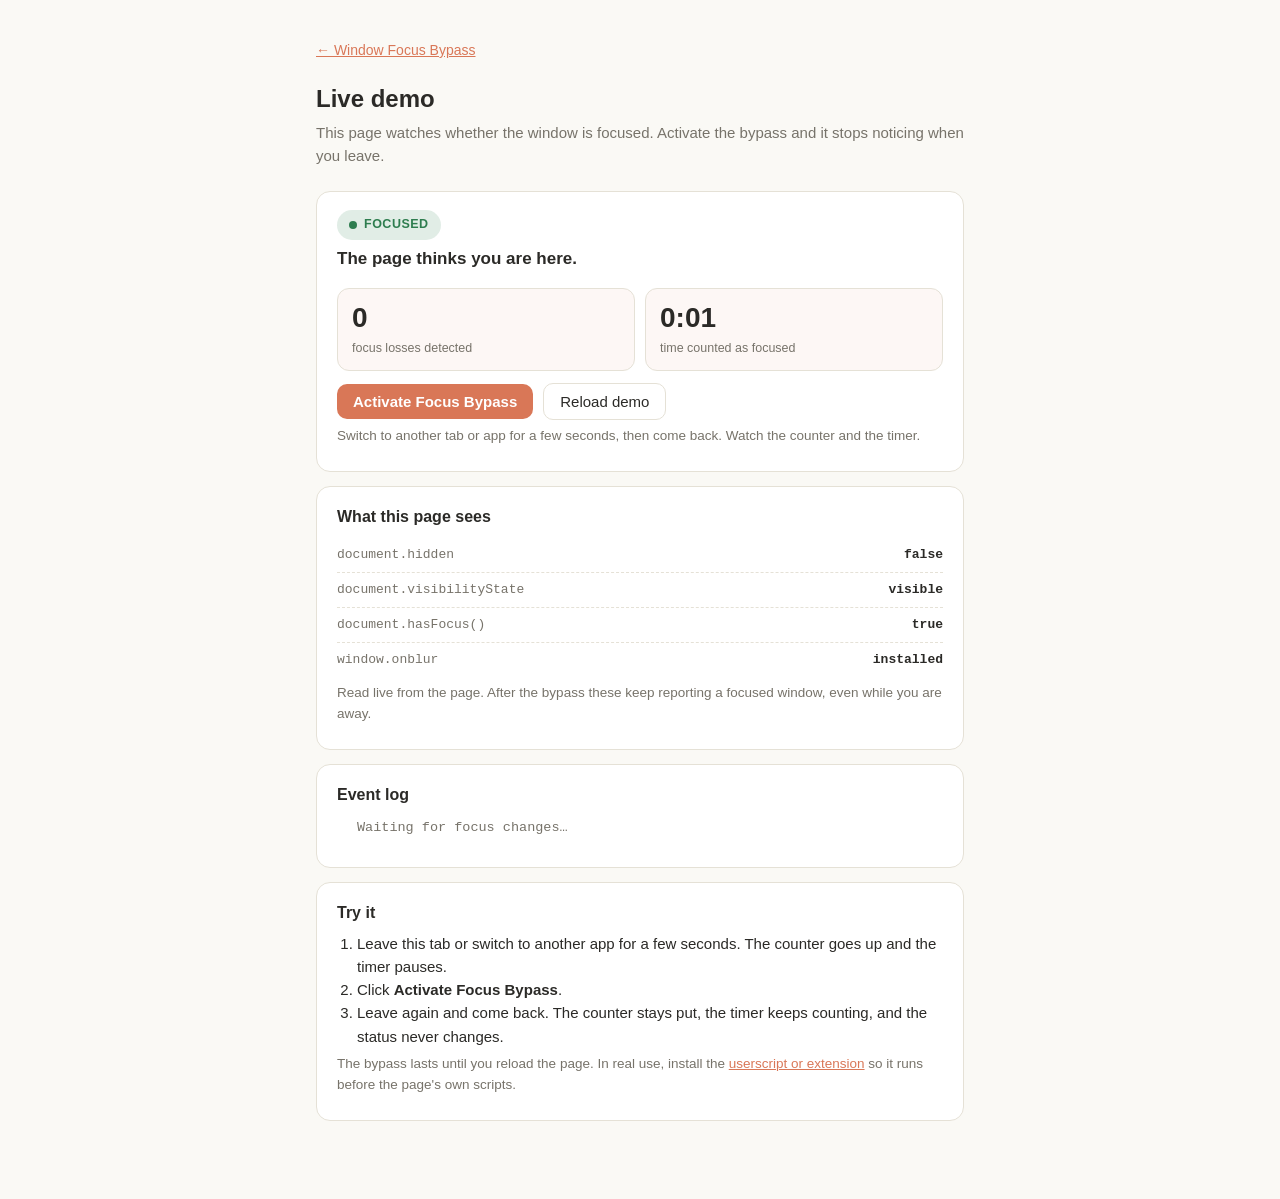
==== demo.html @ 8121683a "Add live focus demo page and link it from the install page" ====
<!doctype html>
<html lang="en">
<head>
<meta charset="utf-8">
<meta name="viewport" content="width=device-width, initial-scale=1">
<title>Live demo — Window Focus Bypass</title>
<style>
  :root { color-scheme: light dark; --accent: #D97757; --bg: #FAF9F5; --card: #fff; --text: #2B2A27; --muted: #77736A; --border: #E5E1D6; --good: #2E7D4F; --bad: #B3402A; --warn: #9A6B1F; }
  @media (prefers-color-scheme: dark) { :root { --bg: #1C1B19; --card: #262523; --text: #ECE9E2; --muted: #A29D93; --border: #3A3834; --accent: #E08A6D; --good: #7FD3A2; --bad: #F0A08C; --warn: #E2BD7A; } }
  * { box-sizing: border-box; }
  body { margin: 0; background: var(--bg); color: var(--text); font: 15px/1.55 -apple-system, BlinkMacSystemFont, "Segoe UI", Roboto, sans-serif; }
  main { max-width: 680px; margin: 0 auto; padding: 40px 16px 64px; }
  h1 { font-size: 24px; margin: 0 0 4px; }
  .back { margin: 0 0 18px; font-size: 14px; }
  .lead { color: var(--muted); margin: 0 0 24px; }
  a { color: var(--accent); }
  a.btn { color: #fff; }
  .card { background: var(--card); border: 1px solid var(--border); border-radius: 14px; padding: 18px 20px; margin-bottom: 14px; }
  .card h2 { font-size: 16px; margin: 0 0 6px; display: flex; gap: 8px; align-items: center; }
  .tag { font-size: 11.5px; font-weight: 600; border-radius: 999px; padding: 1px 8px; background: color-mix(in srgb, var(--accent) 18%, transparent); color: var(--accent); }
  .card p, .card ol { margin: 6px 0; }
  .card ol { padding-left: 20px; }
  .btn { display: inline-block; background: var(--accent); color: #fff; font-weight: 650; text-decoration: none; border: none; border-radius: 10px; padding: 9px 16px; font-size: 15px; cursor: pointer; }
  .btn.ghost { background: transparent; color: var(--text); border: 1px solid var(--border); font-weight: 500; }
  .btn:disabled { opacity: .55; cursor: default; }
  .row { display: flex; gap: 10px; flex-wrap: wrap; align-items: center; margin-top: 12px; }
  .muted { color: var(--muted); font-size: 13.5px; }
  .status-row { display: flex; gap: 10px; align-items: center; justify-content: space-between; flex-wrap: wrap; }
  .pill { display: inline-flex; align-items: center; gap: 7px; font-size: 12.5px; font-weight: 700; letter-spacing: .04em; padding: 5px 12px; border-radius: 999px; background: color-mix(in srgb, var(--good) 14%, transparent); color: var(--good); }
  .pill .dot { width: 8px; height: 8px; border-radius: 50%; background: currentColor; }
  .pill.off { background: color-mix(in srgb, var(--bad) 14%, transparent); color: var(--bad); }
  .status-line { font-size: 17px; font-weight: 600; margin: 12px 0 0; }
  .stats { display: grid; grid-template-columns: 1fr 1fr; gap: 10px; margin-top: 16px; }
  .stat { background: color-mix(in srgb, var(--accent) 6%, transparent); border: 1px solid var(--border); border-radius: 12px; padding: 12px 14px; }
  .stat .num { display: block; font-size: 28px; font-weight: 700; line-height: 1.2; font-variant-numeric: tabular-nums; }
  .stat .label { color: var(--muted); font-size: 12.5px; }
  .values { margin: 8px 0 4px; display: grid; gap: 0; }
  .values > div { display: flex; justify-content: space-between; gap: 12px; border-bottom: 1px dashed var(--border); padding: 7px 0; }
  .values > div:last-child { border-bottom: 0; }
  .values dt { color: var(--muted); font-family: ui-monospace, Menlo, monospace; font-size: 13px; }
  .values dd { margin: 0; font-family: ui-monospace, Menlo, monospace; font-size: 13px; font-weight: 600; }
  .log { list-style: none; margin: 8px 0 0; padding: 0; max-height: 220px; overflow: auto; font-family: ui-monospace, Menlo, monospace; font-size: 12.5px; }
  .log li { display: flex; gap: 10px; padding: 4px 0; border-bottom: 1px dashed var(--border); }
  .log li:last-child { border-bottom: 0; }
  .log .t { color: var(--muted); flex: none; }
  .log li.bad { color: var(--bad); }
  .log li.good { color: var(--good); }
  .log li.warn { color: var(--warn); }
</style>
</head>
<body>
<main>
  <p class="back"><a href="index.html">← Window Focus Bypass</a></p>
  <h1>Live demo</h1>
  <p class="lead">This page watches whether the window is focused. Activate the bypass and it stops noticing when you leave.</p>

  <section class="card">
    <div class="status-row">
      <span class="pill" id="pill"><span class="dot"></span><span id="pill-text">FOCUSED</span></span>
      <span class="tag" id="bypass-badge" hidden>bypass active</span>
    </div>
    <p class="status-line" id="status-line">The page thinks you are here.</p>
    <div class="stats">
      <div class="stat"><span class="num" id="losses">0</span><span class="label">focus losses detected</span></div>
      <div class="stat"><span class="num" id="timer">0:00</span><span class="label">time counted as focused</span></div>
    </div>
    <div class="row">
      <button class="btn" id="activate">Activate Focus Bypass</button>
      <button class="btn ghost" id="reload">Reload demo</button>
    </div>
    <p class="muted" id="hint">Switch to another tab or app for a few seconds, then come back. Watch the counter and the timer.</p>
  </section>

  <section class="card">
    <h2>What this page sees</h2>
    <dl class="values">
      <div><dt>document.hidden</dt><dd id="v-hidden">false</dd></div>
      <div><dt>document.visibilityState</dt><dd id="v-visibility">visible</dd></div>
      <div><dt>document.hasFocus()</dt><dd id="v-focus">true</dd></div>
      <div><dt>window.onblur</dt><dd id="v-handler">installed</dd></div>
    </dl>
    <p class="muted">Read live from the page. After the bypass these keep reporting a focused window, even while you are away.</p>
  </section>

  <section class="card">
    <h2>Event log</h2>
    <ol class="log" id="log"><li class="muted empty">Waiting for focus changes…</li></ol>
  </section>

  <section class="card">
    <h2>Try it</h2>
    <ol>
      <li>Leave this tab or switch to another app for a few seconds. The counter goes up and the timer pauses.</li>
      <li>Click <b>Activate Focus Bypass</b>.</li>
      <li>Leave again and come back. The counter stays put, the timer keeps counting, and the status never changes.</li>
    </ol>
    <p class="muted">The bypass lasts until you reload the page. In real use, install the <a href="index.html">userscript or extension</a> so it runs before the page's own scripts.</p>
  </section>
</main>

<script type="text/plain" id="bypass-src">(() => {
  const FLAG = Symbol.for('windowFocusBypass');
  if (window[FLAG]) return;
  Object.defineProperty(window, FLAG, { value: true });

  const getter = (proto, prop, value) => {
    try {
      Object.defineProperty(proto, prop, { configurable: true, enumerable: true, get: () => value });
    } catch {
      /* not configurable on this page */
    }
  };
  getter(Document.prototype, 'hidden', false);
  getter(Document.prototype, 'webkitHidden', false);
  getter(Document.prototype, 'visibilityState', 'visible');
  getter(Document.prototype, 'webkitVisibilityState', 'visible');

  const realHasFocus = Document.prototype.hasFocus;
  try {
    Document.prototype.hasFocus = function hasFocus() {
      return true;
    };
  } catch {
    /* ignore */
  }

  const isPageLevel = (t) => t === window || t === document || t === document.documentElement || t === document.body;
  // Element blur/focusout is swallowed only when the whole window lost focus,
  // so moving between fields on the page keeps working.
  const windowLostFocus = () => {
    try {
      return !realHasFocus.call(document);
    } catch {
      return false;
    }
  };

  const stop = (e) => {
    if (isPageLevel(e.target) || windowLostFocus()) e.stopImmediatePropagation();
  };
  for (const type of ['blur', 'focusout']) window.addEventListener(type, stop, true);

  const stopVisibility = (e) => e.stopImmediatePropagation();
  for (const type of ['visibilitychange', 'webkitvisibilitychange']) window.addEventListener(type, stopVisibility, true);

  const stopLeave = (e) => {
    if (!e.relatedTarget && isPageLevel(e.target)) e.stopImmediatePropagation();
  };
  for (const type of ['mouseleave', 'mouseout', 'pointerleave', 'pointerout']) window.addEventListener(type, stopLeave, true);

  // Inline handlers (window.onblur = …, document.onvisibilitychange = …): drop any already set
  // and ignore new ones, so even a late injection silences them.
  const muteHandler = (obj, prop) => {
    try {
      obj[prop] = null;
      Object.defineProperty(obj, prop, { configurable: true, get: () => null, set: () => {} });
    } catch {
      /* ignore */
    }
  };
  for (const prop of ['onblur', 'onfocusout', 'onvisibilitychange', 'onmouseleave', 'onmouseout']) {
    muteHandler(window, prop);
    muteHandler(document, prop);
  }
  if (document.readyState !== 'loading') console.info('Window Focus Bypass: focus changes are now hidden from this page.');
})();</script>
<script>
(() => {
  'use strict';

  const $ = (id) => document.getElementById(id);
  const pill = $('pill');
  const pillText = $('pill-text');
  const statusLine = $('status-line');
  const lossesEl = $('losses');
  const timerEl = $('timer');
  const logEl = $('log');
  const activateBtn = $('activate');
  const reloadBtn = $('reload');
  const hint = $('hint');
  const badge = $('bypass-badge');
  const bypassSrc = $('bypass-src');

  let believed = perceived();
  let losses = 0;
  let focusedMs = 0;
  let focusedSince = believed ? performance.now() : 0;
  let bypassed = false;

  function perceived() {
    try {
      return !document.hidden && document.hasFocus();
    } catch {
      return true;
    }
  }

  function pad(n) {
    return n < 10 ? '0' + n : String(n);
  }

  function clock() {
    const d = new Date();
    return pad(d.getHours()) + ':' + pad(d.getMinutes()) + ':' + pad(d.getSeconds());
  }

  function format(ms) {
    const total = Math.floor(ms / 1000);
    return Math.floor(total / 60) + ':' + pad(total % 60);
  }

  function log(text, kind) {
    const empty = logEl.querySelector('.empty');
    if (empty) empty.remove();
    const li = document.createElement('li');
    if (kind) li.className = kind;
    const t = document.createElement('span');
    t.className = 't';
    t.textContent = clock();
    const msg = document.createElement('span');
    msg.textContent = text;
    li.appendChild(t);
    li.appendChild(msg);
    logEl.prepend(li);
    while (logEl.children.length > 12) logEl.lastElementChild.remove();
  }

  function render() {
    let hidden = false;
    let visibility = 'visible';
    let hasFocus = true;
    try { hidden = document.hidden; } catch {}
    try { visibility = document.visibilityState; } catch {}
    try { hasFocus = document.hasFocus(); } catch {}

    $('v-hidden').textContent = String(hidden);
    $('v-visibility').textContent = String(visibility);
    $('v-focus').textContent = String(hasFocus);
    $('v-handler').textContent = window.onblur ? 'installed' : 'muted';

    pill.classList.toggle('off', !believed);
    pillText.textContent = believed ? 'FOCUSED' : 'NOT FOCUSED';
    statusLine.textContent = believed
      ? 'The page thinks you are here.'
      : 'The page noticed that you left.';

    lossesEl.textContent = String(losses);
    const total = focusedMs + (believed ? performance.now() - focusedSince : 0);
    timerEl.textContent = format(total);
  }

  function setBelieved(next, source) {
    if (next === believed) return;
    const now = performance.now();
    if (believed) {
      focusedMs += now - focusedSince;
    } else {
      focusedSince = now;
    }
    believed = next;
    if (!next) {
      losses += 1;
      log('focus lost (' + source + ')', 'bad');
    } else {
      log('focus back (' + source + ')', 'good');
    }
    render();
  }

  window.onblur = () => setBelieved(false, 'blur');
  window.onfocus = () => setBelieved(true, 'focus');
  document.onvisibilitychange = () => setBelieved(
    !document.hidden && document.hasFocus(),
    'visibilitychange: ' + document.visibilityState
  );
  document.onmouseout = (e) => {
    if (!e.relatedTarget) log('mouse left the page', 'warn');
  };

  setInterval(() => {
    setBelieved(perceived(), 'poll');
    render();
  }, 250);

  activateBtn.addEventListener('click', () => {
    if (bypassed) return;
    try {
      (0, eval)(bypassSrc.textContent);
    } catch (err) {
      log('could not activate: ' + err.message, 'bad');
      return;
    }
    bypassed = true;
    activateBtn.disabled = true;
    activateBtn.textContent = 'Bypass active';
    badge.hidden = false;
    hint.textContent = 'Now switch to another tab or app for a few seconds, then come back. The page will not notice.';
    setBelieved(true, 'bypass');
    log('bypass activated — focus changes are hidden', 'good');
    render();
  });

  reloadBtn.addEventListener('click', () => location.reload());
  render();
})();
</script>
</body>
</html>
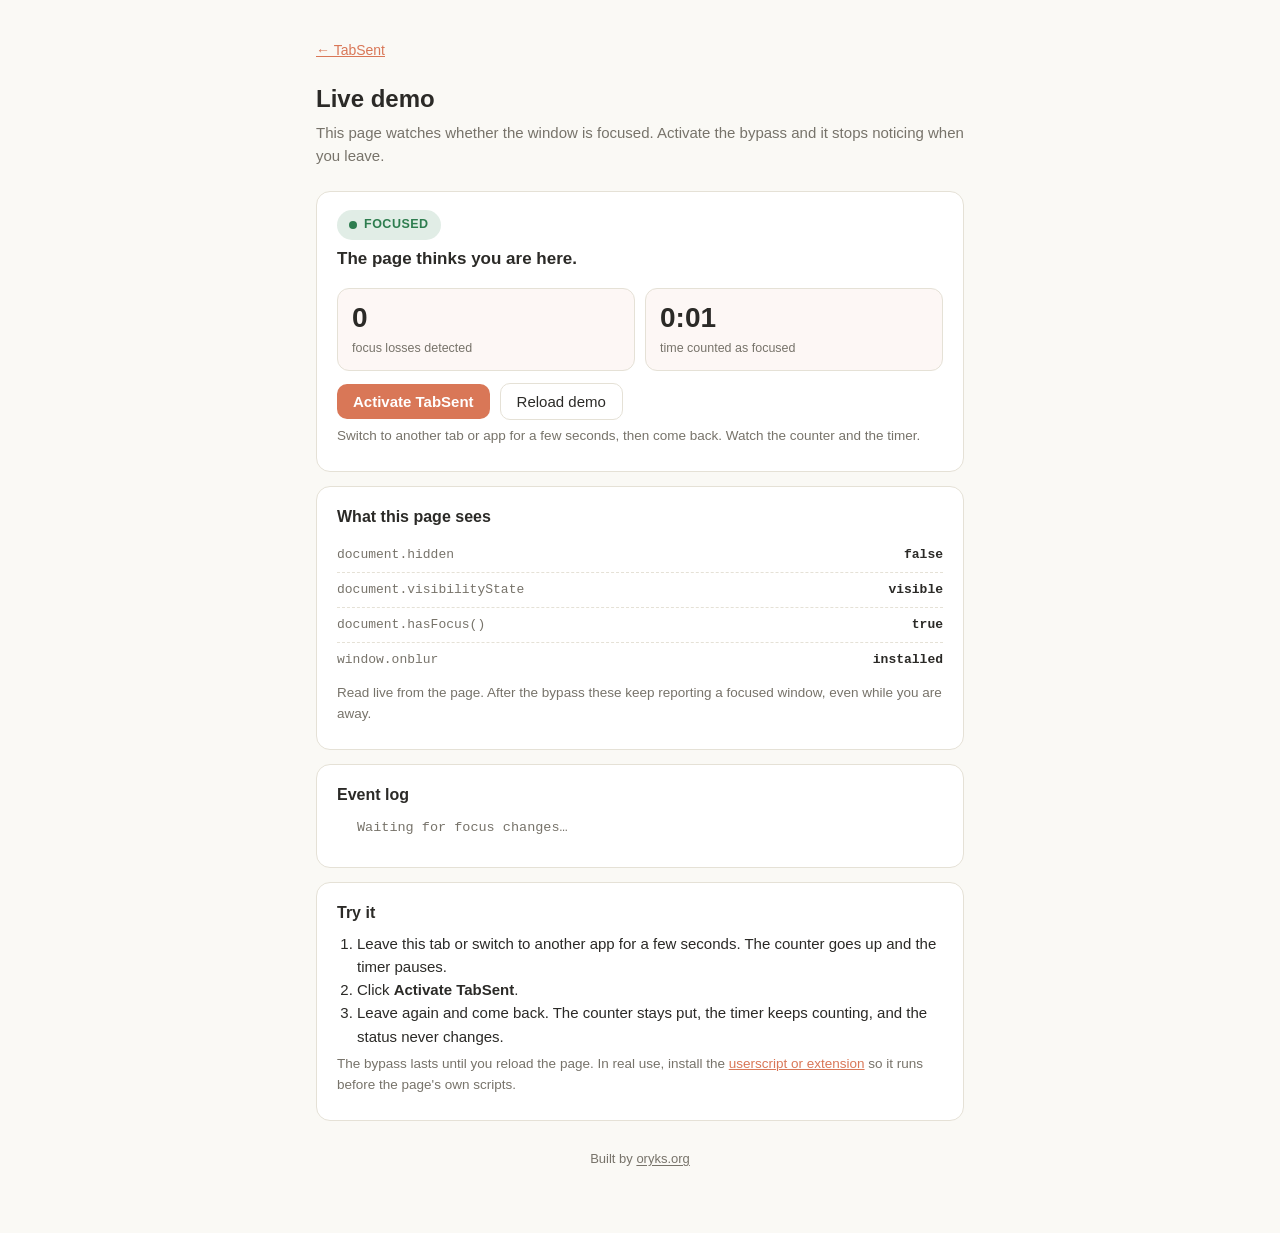
==== commit ad11adf5: "Rename to TabSent, add OG image and oryks.org credit" ====
--- a/demo.html
+++ b/demo.html
@@ -3,7 +3,21 @@
 <head>
 <meta charset="utf-8">
 <meta name="viewport" content="width=device-width, initial-scale=1">
-<title>Live demo — Window Focus Bypass</title>
+<title>Live demo — TabSent</title>
+<meta name="description" content="Watch a page notice when you switch away, then turn TabSent on and it stops.">
+<meta name="theme-color" content="#D97757">
+<meta property="og:type" content="website">
+<meta property="og:site_name" content="TabSent">
+<meta property="og:title" content="TabSent live demo — a page that watches focus">
+<meta property="og:description" content="Watch a page notice when you switch away, then turn TabSent on and it stops.">
+<meta property="og:image" content="https://raw.githubusercontent.com/asisamko/tabsent/main/og-image.png">
+<meta property="og:image:width" content="1200">
+<meta property="og:image:height" content="630">
+<meta property="og:image:alt" content="TabSent — keep any page focused">
+<meta name="twitter:card" content="summary_large_image">
+<meta name="twitter:title" content="TabSent live demo — a page that watches focus">
+<meta name="twitter:description" content="Watch a page notice when you switch away, then turn TabSent on and it stops.">
+<meta name="twitter:image" content="https://raw.githubusercontent.com/asisamko/tabsent/main/og-image.png">
 <style>
   :root { color-scheme: light dark; --accent: #D97757; --bg: #FAF9F5; --card: #fff; --text: #2B2A27; --muted: #77736A; --border: #E5E1D6; --good: #2E7D4F; --bad: #B3402A; --warn: #9A6B1F; }
   @media (prefers-color-scheme: dark) { :root { --bg: #1C1B19; --card: #262523; --text: #ECE9E2; --muted: #A29D93; --border: #3A3834; --accent: #E08A6D; --good: #7FD3A2; --bad: #F0A08C; --warn: #E2BD7A; } }
@@ -46,11 +60,14 @@
   .log li.bad { color: var(--bad); }
   .log li.good { color: var(--good); }
   .log li.warn { color: var(--warn); }
+  .credit { text-align: center; color: var(--muted); font-size: 13px; margin: 28px 0 0; }
+  .credit a { color: var(--muted); text-decoration: underline; text-underline-offset: 2px; }
+  .credit a:hover { color: var(--accent); }
 </style>
 </head>
 <body>
 <main>
-  <p class="back"><a href="index.html">← Window Focus Bypass</a></p>
+  <p class="back"><a href="index.html">← TabSent</a></p>
   <h1>Live demo</h1>
   <p class="lead">This page watches whether the window is focused. Activate the bypass and it stops noticing when you leave.</p>
 
@@ -65,7 +82,7 @@
       <div class="stat"><span class="num" id="timer">0:00</span><span class="label">time counted as focused</span></div>
     </div>
     <div class="row">
-      <button class="btn" id="activate">Activate Focus Bypass</button>
+      <button class="btn" id="activate">Activate TabSent</button>
       <button class="btn ghost" id="reload">Reload demo</button>
     </div>
     <p class="muted" id="hint">Switch to another tab or app for a few seconds, then come back. Watch the counter and the timer.</p>
@@ -91,15 +108,16 @@
     <h2>Try it</h2>
     <ol>
       <li>Leave this tab or switch to another app for a few seconds. The counter goes up and the timer pauses.</li>
-      <li>Click <b>Activate Focus Bypass</b>.</li>
+      <li>Click <b>Activate TabSent</b>.</li>
       <li>Leave again and come back. The counter stays put, the timer keeps counting, and the status never changes.</li>
     </ol>
     <p class="muted">The bypass lasts until you reload the page. In real use, install the <a href="index.html">userscript or extension</a> so it runs before the page's own scripts.</p>
   </section>
+  <footer class="credit">Built by <a href="https://oryks.org" target="_blank" rel="noopener">oryks.org</a></footer>
 </main>
 
 <script type="text/plain" id="bypass-src">(() => {
-  const FLAG = Symbol.for('windowFocusBypass');
+  const FLAG = Symbol.for('tabSent');
   if (window[FLAG]) return;
   Object.defineProperty(window, FLAG, { value: true });
 
@@ -162,7 +180,7 @@
     muteHandler(window, prop);
     muteHandler(document, prop);
   }
-  if (document.readyState !== 'loading') console.info('Window Focus Bypass: focus changes are now hidden from this page.');
+  if (document.readyState !== 'loading') console.info('TabSent: focus changes are now hidden from this page.');
 })();</script>
 <script>
 (() => {
@@ -296,7 +314,7 @@
     badge.hidden = false;
     hint.textContent = 'Now switch to another tab or app for a few seconds, then come back. The page will not notice.';
     setBelieved(true, 'bypass');
-    log('bypass activated — focus changes are hidden', 'good');
+    log('TabSent activated — focus changes are hidden', 'good');
     render();
   });
 
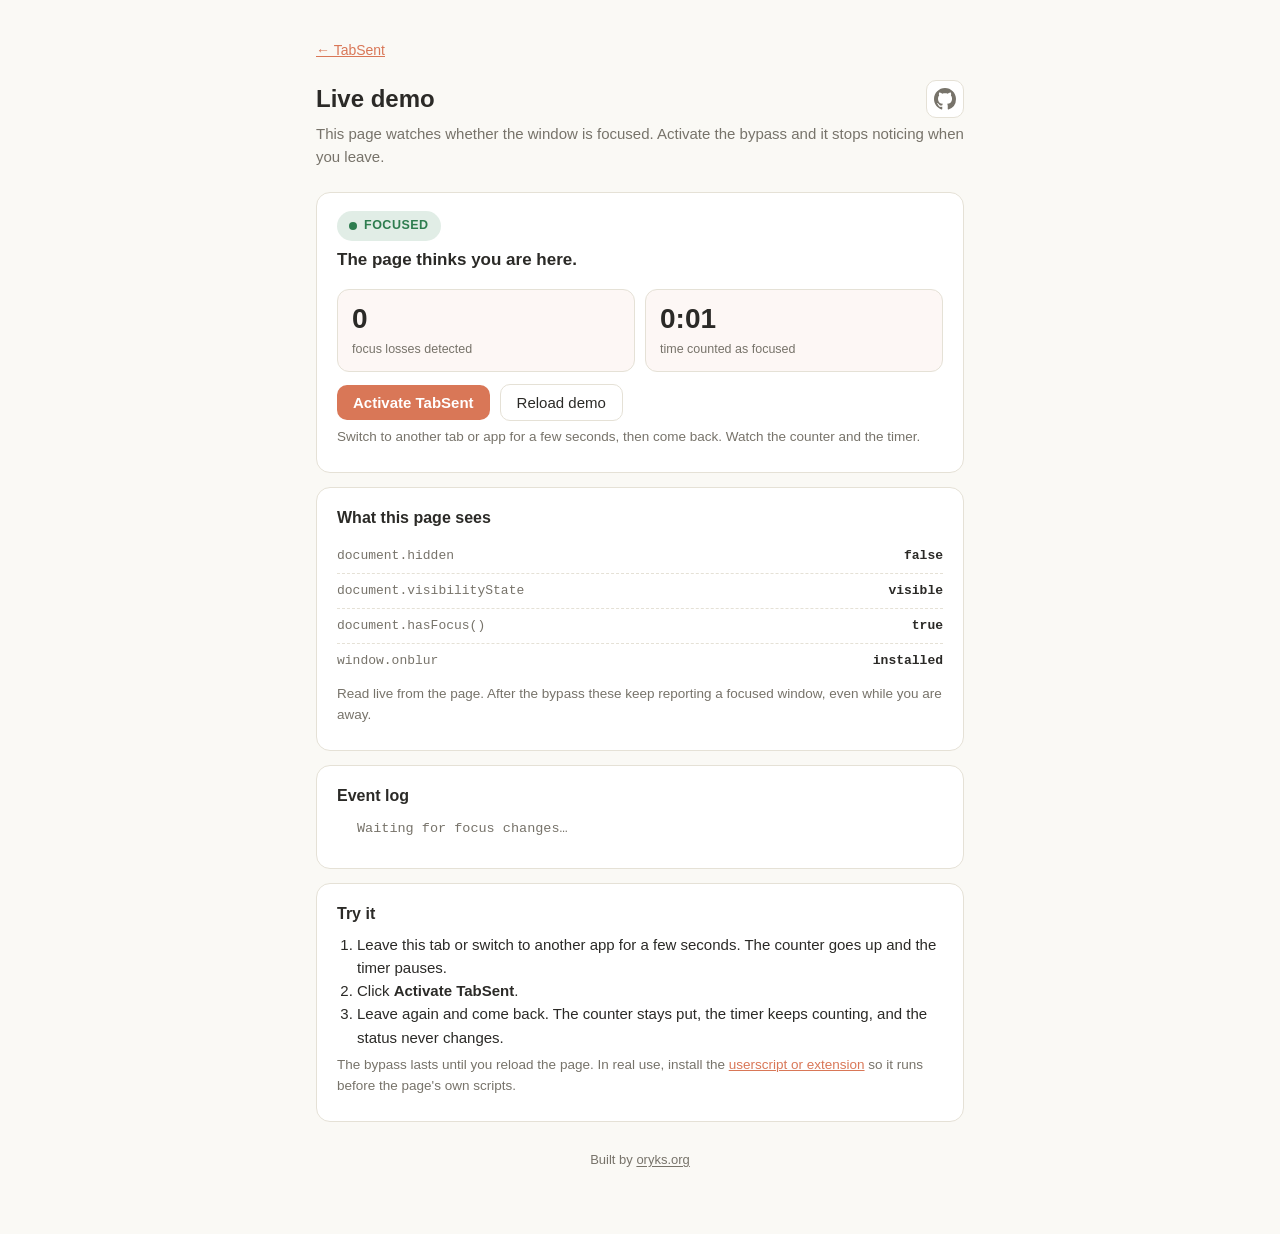
==== commit 191eef3b: "Add GitHub icon link to the header" ====
--- a/demo.html
+++ b/demo.html
@@ -25,6 +25,10 @@
   body { margin: 0; background: var(--bg); color: var(--text); font: 15px/1.55 -apple-system, BlinkMacSystemFont, "Segoe UI", Roboto, sans-serif; }
   main { max-width: 680px; margin: 0 auto; padding: 40px 16px 64px; }
   h1 { font-size: 24px; margin: 0 0 4px; }
+  .top { display: flex; align-items: center; justify-content: space-between; gap: 16px; margin: 0 0 4px; }
+  .top h1 { margin: 0; }
+  .gh { display: inline-flex; align-items: center; justify-content: center; flex: none; width: 38px; height: 38px; border-radius: 10px; color: var(--muted); background: var(--card); border: 1px solid var(--border); transition: color .15s, border-color .15s, transform .15s; }
+  .gh:hover { color: var(--text); border-color: var(--accent); transform: translateY(-1px); }
   .back { margin: 0 0 18px; font-size: 14px; }
   .lead { color: var(--muted); margin: 0 0 24px; }
   a { color: var(--accent); }
@@ -68,7 +72,12 @@
 <body>
 <main>
   <p class="back"><a href="index.html">← TabSent</a></p>
-  <h1>Live demo</h1>
+  <div class="top">
+    <h1>Live demo</h1>
+    <a class="gh" href="https://github.com/asisamko/tabsent" target="_blank" rel="noopener" aria-label="TabSent on GitHub" title="View source on GitHub">
+      <svg viewBox="0 0 16 16" width="22" height="22" aria-hidden="true"><path fill="currentColor" d="M8 0C3.58 0 0 3.58 0 8c0 3.54 2.29 6.53 5.47 7.59.4.07.55-.17.55-.38 0-.19-.01-.82-.01-1.49-2.01.37-2.53-.49-2.69-.94-.09-.23-.48-.94-.82-1.13-.28-.15-.68-.52-.01-.53.63-.01 1.08.58 1.23.82.72 1.21 1.87.87 2.33.66.07-.52.28-.87.51-1.07-1.78-.2-3.64-.89-3.64-3.95 0-.87.31-1.59.82-2.15-.08-.2-.36-1.02.08-2.12 0 0 .67-.21 2.2.82.64-.18 1.32-.27 2-.27.68 0 1.36.09 2 .27 1.53-1.04 2.2-.82 2.2-.82.44 1.1.16 1.92.08 2.12.51.56.82 1.27.82 2.15 0 3.07-1.87 3.75-3.65 3.95.29.25.54.73.54 1.48 0 1.07-.01 1.93-.01 2.2 0 .21.15.46.55.38A8.013 8.013 0 0016 8c0-4.42-3.58-8-8-8z"/></svg>
+    </a>
+  </div>
   <p class="lead">This page watches whether the window is focused. Activate the bypass and it stops noticing when you leave.</p>
 
   <section class="card">
